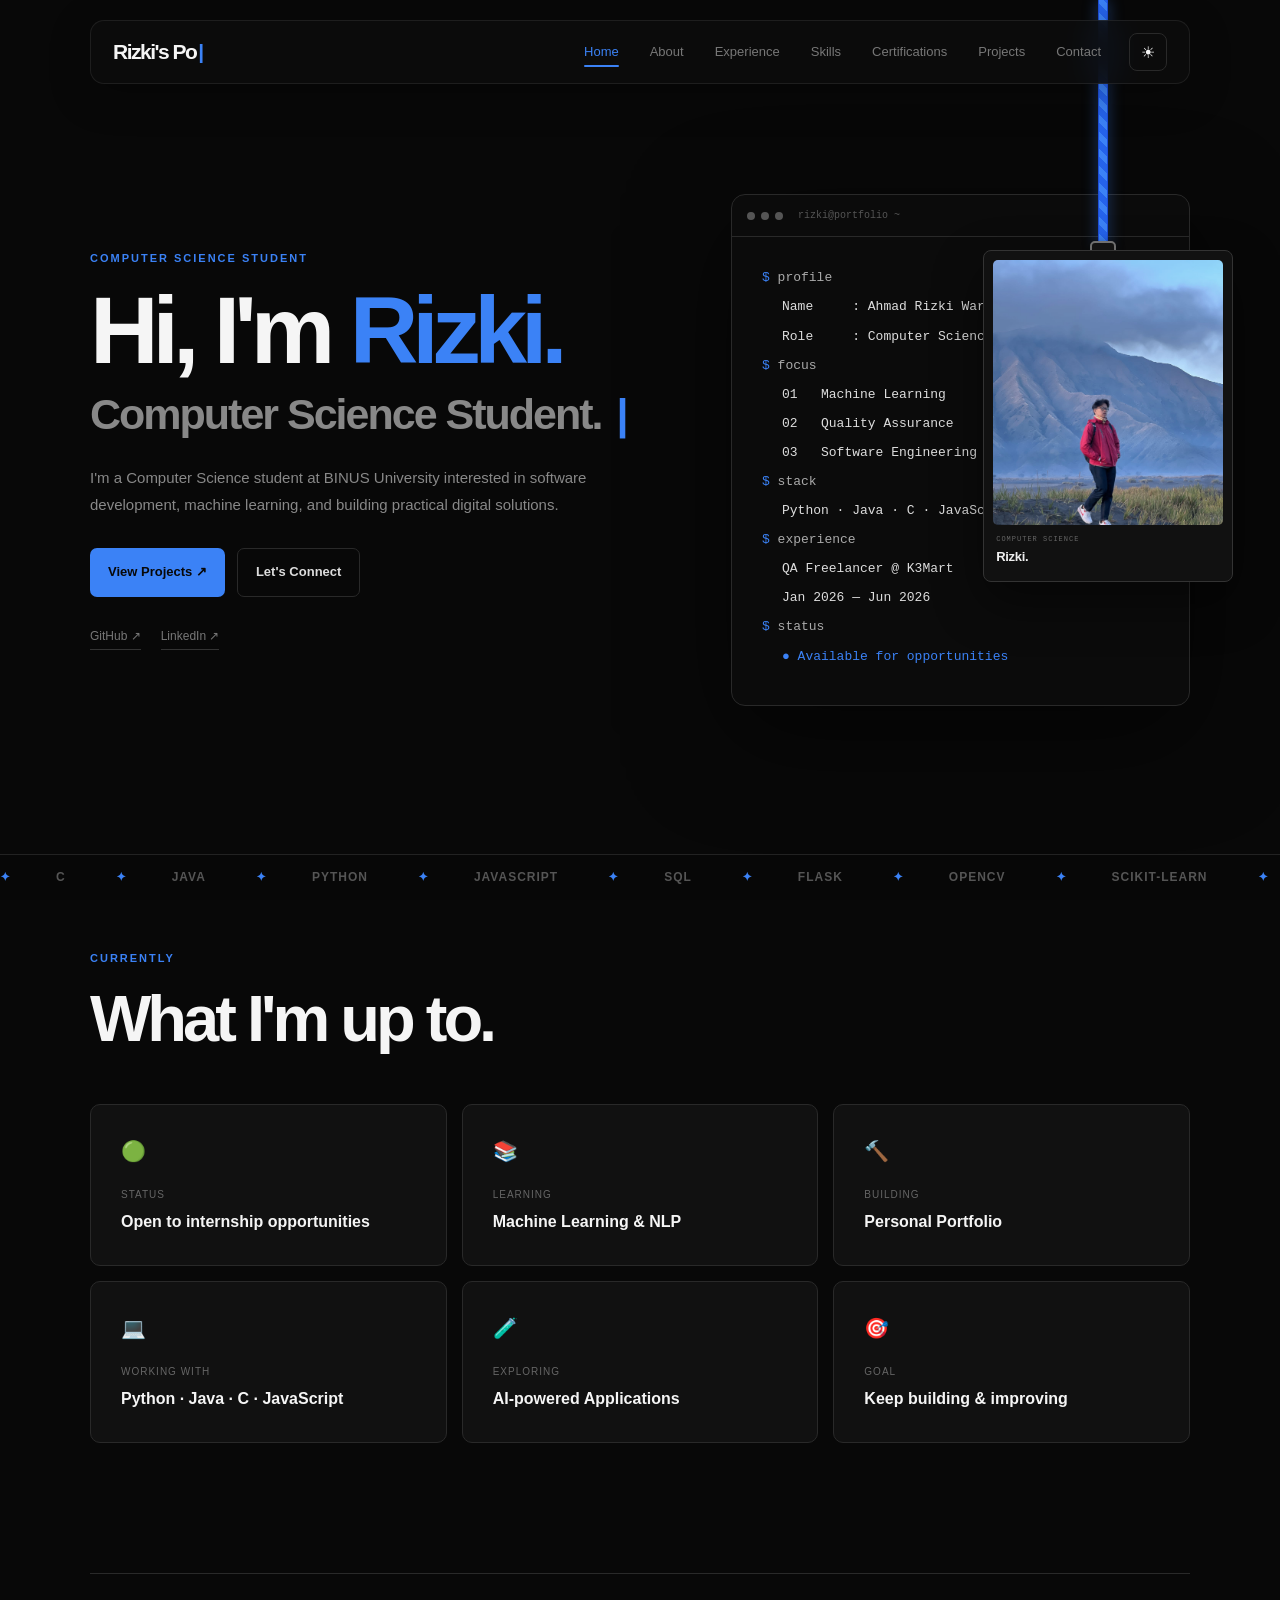
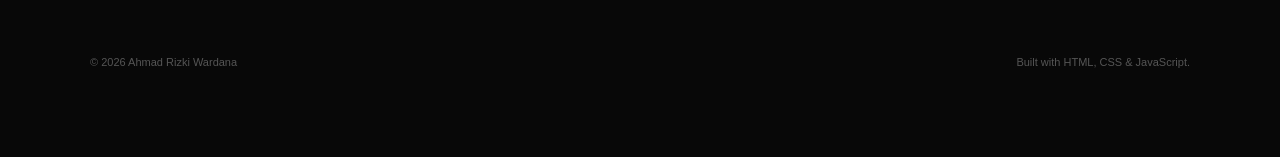
==== portfolio-fixed 2/index.html @ 4452d46b "Initial commit" ====
<!DOCTYPE html>
<html lang="en">
<head>
    <meta charset="UTF-8">
    <meta name="viewport" content="width=device-width, initial-scale=1.0">

    <meta name="description"
        content="Ahmad Rizki Wardana's personal portfolio. Computer Science student interested in software development, machine learning and computer vision.">

    <title>Ahmad Rizki W | Portfolio</title>

    <link rel="stylesheet" href="style.css">
</head>

<body>

    <!-- ================= NAVBAR ================= -->

    <nav class="navbar">
<a class="logo" href="index.html">
<span id="typing-logo"></span>
</a>
<div class="nav-links">
<a href="index.html" class="active">Home</a>
<a href="about.html">About</a>
<a href="experience.html">Experience</a>
<a href="skills.html">Skills</a>
<a href="certifications.html">Certifications</a>
<a href="projects.html">Projects</a>
<a href="contact.html">Contact</a>
</div>
<button aria-label="Toggle light mode" class="theme-toggle" id="theme-toggle">
            ☀
        </button>
<button aria-label="Open navigation menu" class="menu-button">
            ☰
        </button>
</nav>

    <!-- ================= HANGING PROFILE ================= -->

    <div class="hanging-profile">
<div class="lanyard">
<div class="lanyard-strap"></div>
<div class="lanyard-clip"></div>
</div>
<div class="profile-card">
<div class="profile-photo">
<img alt="Profile photo" src="assets/profile.jpg"/>
</div>
<div class="profile-info">
<span>COMPUTER SCIENCE</span>
<strong>Rizki.</strong>
</div>
</div>
</div>

    <!-- ================= HERO ================= -->

<section class="hero" id="home">
<div class="hero-content reveal">
<p class="eyebrow">
                COMPUTER SCIENCE STUDENT
            </p>
<h1>
                Hi, I'm <span>Rizki.</span>
</h1>
<h2>
                Computer Science Student.
            </h2>
<p class="hero-description">
I'm a Computer Science student at BINUS University interested in software development, machine learning, and building practical digital solutions.                
</p>
<div class="hero-buttons">
<a class="btn primary" href="projects.html">
                    View Projects ↗
                </a>
<a class="btn secondary" href="contact.html">
                    Let's Connect
                </a>
</div>
<div class="social-links">
<a href="https://github.com/ikiw0" rel="noopener noreferrer" target="_blank">
                    GitHub ↗
                </a>
<a href="https://www.linkedin.com/in/ahmadrizkiw/" rel="noopener noreferrer" target="_blank">
                    LinkedIn ↗
                </a>
</div>
</div>
<!-- TERMINAL -->
<div class="terminal reveal">
<div class="terminal-header">
<div class="terminal-dots">
<span></span>
<span></span>
<span></span>
</div>
<p>rizki@portfolio ~</p>
</div>
<div class="terminal-body">
<p>
<span class="terminal-green">$</span>
            profile
        </p>
<p class="terminal-output">
            Name     : Ahmad Rizki Wardana
        </p>
<p class="terminal-output">
            Role     : Computer Science Student
        </p>
<p>
<span class="terminal-green">$</span>
            focus
        </p>
<p class="terminal-output">
            01   Machine Learning
        </p>
<p class="terminal-output">
            02   Quality Assurance
        </p>
<p class="terminal-output">
            03   Software Engineering
        </p>
<p>
<span class="terminal-green">$</span>
            stack
        </p>
<p class="terminal-output">
            Python · Java · C · JavaScript
        </p>
<p>
<span class="terminal-green">$</span>
            experience
        </p>
<p class="terminal-output">
            QA Freelancer @ K3Mart
        </p>
<p class="terminal-output">
            Jan 2026 — Jun 2026
        </p>
<p>
<span class="terminal-green">$</span>
            status
        </p>
<p class="status">
            ● Available for opportunities
        </p>
</div>
</div>
</section>


    <!-- ================= TECH STACK ================= -->

<div class="tech-marquee">
<div class="marquee-track">
<span>C</span>
<span>Java</span>
<span>Python</span>
<span>JavaScript</span>
<span>SQL</span>
<span>Flask</span>
<span>OpenCV</span>
<span>Scikit-learn</span>
<span>Git</span>
<span>Figma</span>
<span>QA</span>
<span>C</span>
<span>Java</span>
<span>Python</span>
<span>JavaScript</span>
<span>SQL</span>
<span>Flask</span>
<span>OpenCV</span>
<span>Scikit-learn</span>
<span>Git</span>
<span>Figma</span>
<span>QA</span>
</div>
</div>


    <!-- ================= CURRENTLY ================= -->

<section class="section currently-section">
<div class="section-title reveal">
<p class="eyebrow">
                CURRENTLY
            </p>
<h2>
                What I'm up to.
            </h2>
</div>
<div class="currently-grid">
<div class="currently-card reveal">
<span>🟢</span>
<p>STATUS</p>
<h3>
            Open to internship opportunities
        </h3>
</div>
<div class="currently-card reveal">
<span>📚</span>
<p>LEARNING</p>
<h3>
            Machine Learning &amp; NLP
        </h3>
</div>
<div class="currently-card reveal">
<span>🔨</span>
<p>BUILDING</p>
<h3>
            Personal Portfolio
        </h3>
</div>
<div class="currently-card reveal">
<span>💻</span>
<p>WORKING WITH</p>
<h3>
            Python · Java · C · JavaScript
        </h3>
</div>
<div class="currently-card reveal">
<span>🧪</span>
<p>EXPLORING</p>
<h3>
            AI-powered Applications
        </h3>
</div>
<div class="currently-card reveal">
<span>🎯</span>
<p>GOAL</p>
<h3>
            Keep building &amp; improving
        </h3>
</div>
</div>
</section>


    <!-- ================= FOOTER ================= -->

    <footer>
<p>
            © 2026 Ahmad Rizki Wardana
        </p>
<p>
            Built with HTML, CSS &amp; JavaScript.
        </p>
</footer>

    <script src="script.js"></script>

</body>
</html>
---- portfolio-fixed 2/style.css ----
/* =========================
   RESET
========================= */

* {
    margin: 0;
    padding: 0;
    box-sizing: border-box;
}

html {
    scroll-behavior: smooth;
    scroll-padding-top: 100px;
}

body {
    font-family: Arial, Helvetica, sans-serif;
    background: #080808;
    color: #f5f5f5;
    line-height: 1.6;
    overflow-x: hidden;
    padding-bottom: 46px;
}

a {
    color: inherit;
    text-decoration: none;
}

:root {
    --background: #080808;
    --surface: #111111;
    --surface-light: #171717;
    --text: #f5f5f5;
    --muted: #888888;
    --border: #292929;
    --green: #3b82f6;
}


/* =========================
   NAVBAR
========================= */

.navbar {
    position: fixed;
    top: 20px;
    left: 50%;
    transform: translateX(-50%);
    width: min(1200px, calc(100% - 40px));

    width: 92%;
    max-width: 1100px;
    height: 64px;

    padding: 0 22px;

    display: flex;
    align-items: center;

    background: rgba(12, 12, 12, 0.84);
    backdrop-filter: blur(16px);
    -webkit-backdrop-filter: blur(16px);

    border: 1px solid rgba(255, 255, 255, 0.08);
    border-radius: 14px;

    z-index: 1000;
    box-shadow: 0 10px 40px rgba(0, 0, 0, 0.25);
}

.logo {
    display: block;
    width: 220px;
    min-width: 220px;

    font-size: 21px;
    font-weight: 800;
    letter-spacing: -1.5px;
    white-space: nowrap;
}

#typing-logo {
    color: var(--text);
}

#typing-logo::after {
    content: "|";
    color: var(--green);
    margin-left: 2px;
    animation: blink .7s infinite;
}

.nav-links {
    display: flex;
    align-items: center;
    gap: 5px;
    margin-left: auto;
    flex-shrink: 0;
}

.nav-links a {
    position: relative;

    color: #777;

    font-size: 13px;
    font-weight: 500;

    padding: 9px 13px;

    border-radius: 8px;

    transition:
        color .25s ease,
        background .25s ease;
}

.nav-links a:hover {
    color: white;
    background: rgba(255, 255, 255, 0.05);
}

.nav-links a.active {
    color: var(--green);
    background: transparent;
}

.nav-links a.active::before {
    content: "";
    position: absolute;
    left: 13px;
    right: 13px;
    bottom: 4px;
    height: 2px;
    background: var(--green);
    border-radius: 10px;
}

.menu-button {
    display: none;

    background: none;
    border: none;

    color: white;

    font-size: 22px;

    cursor: pointer;
}


/* =========================
   HANGING PROFILE
========================= */

.hanging-profile {
    position: absolute;

    top: 0;
    right: 6%;

    width: 200px;

    z-index: 900;

    transform-origin: top center;

    animation: hangingFloat 4.5s ease-in-out infinite;
}

.lanyard {
    position: relative;

    width: 100%;

    display: flex;
    justify-content: center;
}

.lanyard-strap {
    width: 10px;
    height: 250px;

    background:
        repeating-linear-gradient(
            45deg,
            #2563eb 0px,
            #2563eb 6px,
            #3b82f6 6px,
            #3b82f6 12px
        );

    border-left: 1px solid #1d4ed8;
    border-right: 1px solid #1d4ed8;

    box-shadow: 0 0 15px rgba(59, 130, 246, 0.4);
}

.lanyard-clip {
    position: absolute;

    bottom: -8px;

    width: 26px;
    height: 17px;

    border: 2px solid #777;
    border-radius: 5px;

    background: #151515;

    box-shadow: 0 3px 10px rgba(0, 0, 0, .4);
}

.profile-card {
    position: relative;

    width: 250px;

    padding: 9px 9px 14px;

    background: #111;

    border: 1px solid #333;
    border-radius: 8px;

    box-shadow: 0 20px 50px rgba(0, 0, 0, .45);

    transform: rotate(3deg);
    transform: translateX(-20px);

    transition:
        transform .4s ease,
        border-color .3s ease;
}

.profile-card:hover {
    transform: rotate(0deg) translateY(5px);
    border-color: #555;
}

.profile-photo {
    width: 100%;
    aspect-ratio: 1 / 1.15;

    overflow: hidden;

    border-radius: 5px;

    background: #181818;
}

.profile-photo img {
    width: 100%;
    height: 100%;

    display: block;

    object-fit: cover;

    filter: grayscale(12%);

    transition:
        transform .5s ease,
        filter .5s ease;
}

.profile-card:hover .profile-photo img {
    transform: scale(1.04);
    filter: grayscale(0%);
}

.profile-info {
    display: flex;
    flex-direction: column;

    gap: 2px;

    margin-top: 9px;
    padding: 0 3px;
}

.profile-info span {
    color: #666;

    font-family: monospace;

    font-size: 7px;

    letter-spacing: 1px;
}

.profile-info strong {
    color: #eee;

    font-size: 13px;

    letter-spacing: -.3px;
}

@keyframes hangingFloat {
    0%, 100% {
        transform: rotate(-2deg);
    }

    50% {
        transform: rotate(2deg);
    }
}


/* =========================
   HERO
========================= */

.hero {
    width: 90%;
    max-width: 1100px;

    min-height: 100vh;

    margin: auto;

    display: grid;
    grid-template-columns: 1.1fr .9fr;

    align-items: center;

    gap: 80px;

    position: relative;
}

.hero-content {
    position: relative;
    z-index: 2;
}

.eyebrow {
    color: var(--green);

    font-size: 11px;
    font-weight: bold;

    letter-spacing: 2px;

    margin-bottom: 20px;
}

.hero h1 {
    font-size: clamp(60px, 8vw, 95px);

    line-height: .9;

    letter-spacing: -6px;

    font-weight: 800;
}

.hero h1 span {
    color: var(--green);
}

.hero h2 {
    font-size: clamp(30px, 4vw, 43px);

    margin-top: 18px;

    letter-spacing: -2px;

    color: #888;

    line-height: 1.1;
}

.hero h2::after {
    content: "|";

    color: var(--green);

    margin-left: 5px;

    animation: blink 1s infinite;
}

.hero-description {
    max-width: 600px;

    color: var(--muted);

    margin-top: 25px;

    font-size: 15px;

    line-height: 1.8;
}

.hero-buttons {
    display: flex;

    gap: 12px;

    margin-top: 30px;
}

.btn {
    display: inline-flex;

    align-items: center;
    justify-content: center;

    padding: 13px 18px;

    border-radius: 7px;

    font-size: 13px;
    font-weight: bold;

    transition:
        transform .25s ease,
        background .25s ease,
        border-color .25s ease;
}

.btn.primary {
    background: var(--green);
    color: #080808;
}

.btn.primary:hover {
    background: #60a5fa;
}

.btn.secondary {
    border: 1px solid var(--border);
    color: #ddd;
}

.btn.secondary:hover {
    background: var(--surface-light);
    border-color: #444;

    transform: translateY(-3px);
}

.social-links {
    display: flex;

    gap: 20px;

    margin-top: 30px;
}

.social-links a {
    color: #777;

    font-size: 12px;

    border-bottom: 1px solid #333;

    padding-bottom: 3px;

    transition: .25s;
}

.social-links a:hover {
    color: var(--green);
    border-color: var(--green);
}


/* =========================
   TERMINAL
========================= */

.terminal {
    background: #0b0b0b;

    border: 1px solid var(--border);

    border-radius: 14px;

    overflow: hidden;

    box-shadow: 0 30px 100px rgba(0, 0, 0, .55);

    transform: perspective(1000px) rotateY(-3deg);

    transition:
        transform .4s ease,
        border-color .4s ease;
}

.terminal:hover {
    transform:
        perspective(1000px)
        rotateY(0deg)
        translateY(-5px);

    border-color: #444;
}

.terminal-header {
    height: 42px;

    border-bottom: 1px solid var(--border);

    display: flex;

    align-items: center;

    padding: 0 15px;
}

.terminal-dots {
    display: flex;
    gap: 6px;
}

.terminal-dots span {
    width: 8px;
    height: 8px;

    border-radius: 50%;

    background: #555;
}

.terminal-header p {
    color: #555;

    font-family: monospace;

    font-size: 10px;

    margin-left: 15px;
}

.terminal-body {
    padding: 30px;

    font-family: monospace;

    font-size: 13px;

    color: #aaa;

    line-height: 1.7;
}

.terminal-body p {
    margin-bottom: 7px;
}

.terminal-green {
    color: var(--green);
}

.terminal-output {
    color: #ddd;
    padding-left: 20px;
}

.status {
    color: var(--green);
    padding-left: 20px;
}

.terminal-command {
    margin-top: 15px;
}

.cursor {
    color: var(--green);
    animation: blink 1s infinite;
}


/* =========================
   TECH STACK
========================= */

.tech-marquee {
    position: fixed;

    bottom: 0;
    left: 0;

    width: 100%;
    height: 46px;

    display: flex;
    align-items: center;

    background: rgba(8, 8, 8, .90);

    border-top: 1px solid #222;

    overflow: hidden;

    z-index: 999;

    backdrop-filter: blur(12px);
    -webkit-backdrop-filter: blur(12px);
}

.marquee-track {
    display: flex;

    gap: 50px;

    white-space: nowrap;

    animation: marquee 20s linear infinite;
}

.marquee-track span {
    color: #555;

    font-size: 12px;
    font-weight: bold;

    text-transform: uppercase;

    letter-spacing: 1px;
}

.marquee-track span::before {
    content: "✦";

    color: var(--green);

    margin-right: 45px;
}

@keyframes marquee {
    from {
        transform: translateX(0);
    }

    to {
        transform: translateX(-50%);
    }
}


/* =========================
   SECTIONS
========================= */

.section {
    width: 90%;
    max-width: 1100px;

    margin: auto;

    padding: 130px 0;
}

section {
    scroll-margin-top: 100px;
}

.section-title {
    margin-bottom: 55px;
}

.section-title h2 {
    font-size: clamp(42px, 6vw, 65px);

    letter-spacing: -4px;

    line-height: .95;

    font-weight: 800;
}


/* =========================
   ABOUT
========================= */

.about-grid {
    display: grid;

    grid-template-columns: 1.2fr .8fr;

    gap: 80px;
}

.about-text p {
    color: var(--muted);

    max-width: 650px;

    font-size: 16px;

    line-height: 1.8;

    margin-bottom: 20px;
}

.about-info {
    border-top: 1px solid var(--border);
}

.about-info div {
    display: flex;
    flex-direction: column;

    padding: 17px 0;

    border-bottom: 1px solid var(--border);
}

.about-info span {
    color: #555;

    font-size: 10px;

    text-transform: uppercase;

    letter-spacing: 1px;
}

.about-info strong {
    font-size: 14px;

    margin-top: 3px;
}


/* =========================
   SKILLS
========================= */

.skills-grid {
    display: grid;

    grid-template-columns: repeat(3, 1fr);

    border-left: 1px solid var(--border);
    border-top: 1px solid var(--border);
}

.skill-card {
    min-height: 210px;

    padding: 30px;

    background: #0b0b0b;

    border-right: 1px solid var(--border);
    border-bottom: 1px solid var(--border);

    transition:
        background .3s ease,
        transform .3s ease,
        border-color .3s ease;
}

.skill-card:hover {
    background: #111;

    transform: translateY(-5px);

    border-color: #3a3a3a;
}

.skill-number {
    color: #444;

    font-size: 11px;

    font-weight: bold;
}

.skill-card h3 {
    font-size: 18px;

    margin: 35px 0 20px;

    letter-spacing: -.5px;
}

.tags,
.project-tags {
    display: flex;

    flex-wrap: wrap;

    gap: 7px;
}

.tags span,
.project-tags span {
    border: 1px solid #333;

    border-radius: 100px;

    padding: 5px 9px;

    color: #999;

    font-size: 10px;

    transition: .2s;
}

.tags span:hover,
.project-tags span:hover {
    color: #ddd;
    border-color: #555;
}




/* =========================
   EXPERIENCE
========================= */

.experience-card {
    display: grid;
    grid-template-columns: 220px 1fr;
    gap: 45px;
    padding: 45px 35px;
    background: #0d0d0d;
    border: 1px solid #222;
    border-radius: 14px;
    transition: transform .35s ease, border-color .35s ease, background .35s ease;
}

.experience-card:hover {
    transform: translateY(-5px);
    border-color: #3a3a3a;
    background: #101010;
}

.experience-date {
    color: #666;
    font-family: monospace;
    font-size: 11px;
    letter-spacing: 1px;
    padding-top: 5px;
}

.experience-content h3 {
    font-size: clamp(28px, 4vw, 40px);
    letter-spacing: -1.5px;
    line-height: 1.1;
    margin: 8px 0 3px;
}

.experience-company {
    color: #aaa;
    font-size: 14px;
    font-weight: 600;
    margin-bottom: 18px;
}

.experience-subtitle {
    margin-top: 28px;
    margin-bottom: 10px;
    margin-left: 8px;
    font-size: 12px;
    font-weight: 500;
    letter-spacing: 1px;
    color: var(--muted);
}

.experience-list {
    margin-left: 8px;
    padding-left: 18px;
}

.experience-list li {
    font-size: 14px;
    font-weight: 400;
    line-height: 1.7;
    color: var(--muted);
    margin-bottom: 6px;
}

/* =========================
   EXPERIENCE LOGO
========================= */

.experience-date {
    display: flex;
    flex-direction: column;
    align-items: flex-start;
    gap: 45px;
}

.experience-logo {
    width: 145px;
    height: auto;
    object-fit: contain;
    display: block;
}


/* =========================
   PROJECTS
========================= */

.projects {
    border-top: 1px solid var(--border);

    padding-top: 20px;
}

.project-card {
    position: relative;

    display: grid;

    grid-template-columns: 70px 1fr;

    gap: 30px;

    padding: 50px 30px;

    margin-bottom: 15px;

    background: #0d0d0d;

    border: 1px solid #222;

    border-radius: 14px;

    overflow: hidden;

    transition:
        transform .35s ease,
        border-color .35s ease,
        background .35s ease;
}

.project-card:hover {
    transform: translateY(-5px);

    border-color: #3a3a3a;

    background: #101010;
}

.project-number {
    color: #444;

    font-size: 12px;

    font-weight: bold;

    padding-top: 5px;
}

.project-content {
    position: relative;
    z-index: 2;
}

.project-type {
    color: var(--green);

    font-size: 10px;

    letter-spacing: 2px;

    font-weight: bold;
}

.project-content h3 {
    font-size: clamp(27px, 4vw, 38px);

    letter-spacing: -1.5px;

    margin: 8px 0 12px;

    line-height: 1.1;
}

.project-description {
    max-width: 700px;

    color: var(--muted);

    font-size: 14px;

    line-height: 1.7;

    margin-bottom: 20px;
}

.project-links {
    display: flex;

    gap: 10px;

    margin-top: 25px;

    flex-wrap: wrap;
}

.project-links a {
    display: inline-flex;

    align-items: center;

    color: #aaa;

    font-size: 12px;

    font-weight: 600;

    padding: 8px 13px;

    border: 1px solid #333;

    border-radius: 6px;

    transition:
        color .25s ease,
        background .25s ease,
        border-color .25s ease,
        transform .25s ease;
}

.project-links a:hover {
    color: #080808;

    background: var(--green);

    border-color: var(--green);

    transform: translateY(-2px);
}

.project-subtitle,
.experience-subtitle {
    margin-top: 24px;
    margin-bottom: 12px;
    font-size: 16px;
    font-weight: 500;
    letter-spacing: normal;
    color: var(--muted);
}

.project-list li,
.experience-list li {
    margin-bottom: 8px;
    color: var(--muted);
    line-height: 1.7;
    font-size: 16px;
    font-weight: 500;
}

/* =========================
   CURRENTLY
========================= */

.currently-section {
    padding-top: 50px;
}

.currently-grid {
    display: grid;

    grid-template-columns: repeat(3, 1fr);

    gap: 15px;
}

.currently-card {
    padding: 30px;

    background: var(--surface);

    border: 1px solid var(--border);

    border-radius: 10px;

    transition:
        transform .25s ease,
        border-color .25s ease,
        background .25s ease;
}

.currently-card:hover {
    transform: translateY(-5px);

    border-color: #444;

    background: #151515;
}

.currently-card > span {
    font-size: 20px;
}

.currently-card p {
    color: #666;

    font-size: 10px;

    letter-spacing: 1px;

    margin-top: 20px;
}

.currently-card h3 {
    font-size: 16px;

    margin-top: 6px;
}


/* =========================
   CONTACT
========================= */

.contact {
    padding-top: 80px;
    padding-bottom: 100px;
}

.contact-box {
    background: var(--surface);

    border: 1px solid var(--border);

    border-radius: 14px;

    text-align: center;

    padding: 90px 30px;
}

.contact-box h2 {
    font-size: clamp(40px, 6vw, 65px);

    letter-spacing: -4px;

    line-height: 1;
}

.contact-box > p:not(.eyebrow) {
    color: var(--muted);

    margin: 20px 0 30px;
}

.email {
    color: var(--green);

    border-bottom: 1px solid var(--green);

    padding-bottom: 4px;
}

.email-list {
    display: flex;
    flex-direction: column;
    align-items: center;
    gap: 10px;
    margin-top: 45px;
}

.email-list .email {
    display: inline-block;
}

.contact-social {
    display: flex;

    justify-content: center;

    gap: 25px;

    margin-top: 35px;
}

.contact-social a {
    color: #777;

    font-size: 12px;

    transition: .25s;
}

.contact-social a:hover {
    color: white;
}


/* =========================
   FOOTER
========================= */

footer {
    width: 90%;
    max-width: 1100px;

    margin: auto;

    padding: 25px 0 35px;

    border-top: 1px solid var(--border);

    display: flex;

    justify-content: space-between;

    color: #555;

    font-size: 11px;
}


/* =========================
   SCROLL REVEAL
========================= */

.reveal {
    opacity: 0;

    transform: translateY(25px);

    transition:
        opacity .7s ease,
        transform .7s ease;
}

.reveal.show {
    opacity: 1;

    transform: translateY(0);
}

@keyframes blink {
    0%, 50% {
        opacity: 1;
    }

    51%, 100% {
        opacity: 0;
    }
}


/* =========================
   MOBILE
========================= */

@media (max-width: 800px) {

    .navbar {
        width: 92%;

        height: 64px;

        padding: 0 18px;
    }

    .nav-links {
        position: absolute;

        top: 74px;

        left: 0;
        right: 0;

        width: 100%;

        display: none;

        flex-direction: column;

        gap: 4px;

        padding: 8px;

        background: rgba(15, 15, 15, .95);

        backdrop-filter: blur(15px);
        -webkit-backdrop-filter: blur(15px);

        border: 1px solid var(--border);

        border-radius: 12px;
    }

    .nav-links.open {
        display: flex;
    }

    .nav-links a {
        width: 100%;

        padding: 14px;
    }

    .menu-button {
        display: block;
        margin-left: 40px;
    }

    .hanging-profile {
        position: absolute;
        top: 35px;
        right: 5px;
        width: 85px;
        z-index: 1;
    }

    .lanyard-strap {
        height: 55px;
        width: 11px;
    }

    .lanyard-clip {
        width: 17px;
        height: 10px;
        bottom: -6px;
    }

    .profile-card {
        width: 85px;
        padding: 5px 5px 8px;
    }

    .profile-info {
        margin-top: 5px;
    }

    .profile-info span {
        font-size: 4px;
    }

    .profile-info strong {
        font-size: 8px;
    }

    .hero {
        grid-template-columns: 1fr;

        gap: 60px;

        padding: 120px 0 80px;

        min-height: auto;
    }

    .hero h1 {
        font-size: 60px;

        letter-spacing: -4px;
    }

    .hero h2 {
        font-size: 30px;
    }

    .terminal {
        transform: none;
    }

    .terminal:hover {
        transform: translateY(-5px);
    }

    .about-grid {
        grid-template-columns: 1fr;

        gap: 40px;
    }

    .skills-grid {
        grid-template-columns: repeat(2, 1fr);
    }

    .currently-grid {
        grid-template-columns: 1fr;
    }

    .experience-card {
        grid-template-columns: 1fr;
        gap: 15px;
        padding: 35px 22px;
    }

    .project-card {
        padding: 35px 22px;

        grid-template-columns: 45px 1fr;

        gap: 15px;
    }

    .certification-card {
        grid-template-columns: 1fr;
        gap: 20px;
    }

    .certification-number {
        margin-bottom: -5px;
    }
}


@media (max-width: 550px) {

    .navbar {
        top: 10px;

        width: 94%;

        height: 60px;
    }

    .nav-links {
        top: 70px;
    }

    .logo {
        font-size: 20px;
    }

    .section {
        padding: 90px 0;
    }

    .hero {
        padding-top: 100px;

        gap: 50px;
    }

    .hero h1 {
        font-size: 52px;

        letter-spacing: -3px;
    }

    .hero h2 {
        font-size: 25px;
    }

    .hero-buttons {
        flex-wrap: wrap;
    }

    .btn {
        padding: 12px 15px;
    }

    .terminal-body {
        padding: 22px;

        font-size: 11px;
    }

    .section-title h2 {
        font-size: 38px;
    }

    .skills-grid {
        grid-template-columns: 1fr;
    }

    .project-card {
        grid-template-columns: 35px 1fr;

        gap: 10px;

        padding: 30px 18px;
    }

    .project-content h3 {
        font-size: 25px;
    }

    .project-description {
        font-size: 13px;
    }

    .project-links {
        gap: 8px;
    }

    .project-links a {
        font-size: 11px;

        padding: 8px 10px;
    }

    .contact-box {
        padding: 60px 20px;
    }

    .contact-box h2 {
        font-size: 43px;
    }

    footer {
        flex-direction: column;

        gap: 8px;
    }

    .tech-marquee {
        height: 42px;
    }

    .marquee-track {
        gap: 35px;

        animation-duration: 18s;
    }

    .marquee-track span {
        font-size: 10px;
    }

    .marquee-track span::before {
        margin-right: 30px;
    }
}

/* =========================
   CERTIFICATIONS
========================= */

.certification-card {
    display: grid;
    grid-template-columns: 100px 1fr;
    gap: 35px;
    padding: 35px;

    background: var(--surface);
    border: 1px solid var(--border);
    border-radius: 16px;

    transition: 0.3s ease;
}

.certification-card:hover {
    transform: translateY(-5px);
    border-color: var(--green);
}

.certification-number {
    font-size: 14px;
    color: var(--green);
    font-weight: 700;
    letter-spacing: 1px;
}

.certification-content {
    display: flex;
    flex-direction: column;
    align-items: flex-start;
}

.certification-type {
    font-size: 12px;
    color: var(--muted);
    letter-spacing: 2px;
    margin-bottom: 10px;
}

.certification-content h3 {
    font-size: 28px;
    margin-bottom: 10px;
}

.certification-issuer {
    color: var(--muted);
    margin-bottom: 25px;
}

.certification-link {
    color: var(--green);
    text-decoration: none;
    font-size: 14px;
    font-weight: 600;
    transition: 0.2s ease;
}

.certification-link:hover {
    opacity: 0.7;
}

/* =========================
   LIGHT MODE
========================= */

.theme-toggle {
    width: 38px;
    height: 38px;

    display: flex;
    align-items: center;
    justify-content: center;

    margin-left: 15px;

    background: transparent;
    color: var(--text);

    border: 1px solid var(--border);
    border-radius: 8px;

    font-size: 16px;
    cursor: pointer;

    transition:
        background .25s ease,
        color .25s ease,
        border-color .25s ease,
        transform .25s ease;
}

.theme-toggle:hover {
    background: var(--surface-light);
    transform: translateY(-2px);
}

/* LIGHT THEME */

body.light-mode {
    --background: #eef3f9;
    --surface: #ffffff;
    --surface-light: #e5ebf3;
    --text: #111111;
    --muted: #666666;
    --border: #d5deea;
    --green: #3b82f6;

    background: var(--background);
    color: var(--text);
}

body.light-mode .navbar {
    background: rgba(255, 255, 255, 0.84);
    border-color: rgba(0, 0, 0, 0.08);
    box-shadow: 0 10px 40px rgba(0, 0, 0, 0.08);
}

body.light-mode .nav-links a {
    color: #777;
}

body.light-mode .nav-links a:hover {
    color: #111;
    background: rgba(0, 0, 0, 0.05);
}

body.light-mode .nav-links a.active {
    color: var(--green);
    background: rgba(59, 130, 246, 0.08);
}

body.light-mode .menu-button {
    color: #111;
}

body.light-mode .lanyard-strap {
    background:
        repeating-linear-gradient(
            45deg,
            #2563eb 0px,
            #2563eb 6px,
            #3b82f6 6px,
            #3b82f6 12px
        );

    border-left-color: #1d4ed8;
    border-right-color: #1d4ed8;

    box-shadow: 0 0 15px rgba(59, 130, 246, 0.25);
}

body.light-mode .lanyard-clip {
    background: #eee;
    border-color: #999;
}

body.light-mode .profile-card {
    background: #fff;
    border-color: #ddd;
    box-shadow: 0 20px 50px rgba(0, 0, 0, .15);
}

body.light-mode .profile-info span {
    color: #777;
}

body.light-mode .profile-info strong {
    color: #222;
}

body.light-mode .hero h2 {
    color: #666;
}

body.light-mode .btn.secondary {
    color: #222;
    border-color: var(--border);
}

body.light-mode .terminal {
    background: #fff;
    box-shadow: 0 30px 80px rgba(0, 0, 0, .12);
}

body.light-mode .terminal-body {
    color: #555;
}

body.light-mode .terminal-output {
    color: #222;
}

body.light-mode .terminal-header p {
    color: #888;
}

body.light-mode .tech-marquee {
    background: rgba(255, 255, 255, .90);
    border-top-color: #ddd;
}

body.light-mode .marquee-track span {
    color: #888;
}

body.light-mode .skill-card {
    background: #fff;
}

body.light-mode .skill-card:hover {
    background: #f5f5f5;
}

body.light-mode .experience-card,
body.light-mode .project-card {
    background: #fff;
    border-color: #ddd;
}

body.light-mode .experience-card:hover,
body.light-mode .project-card:hover {
    background: #f7f7f7;
    border-color: #bbb;
}

body.light-mode .currently-card {
    background: #fff;
}

body.light-mode .currently-card:hover {
    background: #f5f5f5;
}

body.light-mode .contact-box {
    background: #fff;
}

body.light-mode .contact-social a:hover {
    color: #111;
}

body.light-mode footer {
    color: #888;
}

body.light-mode .tags span,
body.light-mode .project-tags span {
    border-color: #ddd;
    color: #777;
}

body.light-mode .project-links a {
    color: #555;
    border-color: #ddd;
}

body.light-mode .project-links a:hover {
    color: #111;
    background: var(--green);
    border-color: var(--green);
}

/* =========================
   HOBBIES
========================= */

.hobbies-section {
    margin-top: 100px;
}

.hobbies-heading {
    display: flex;
    align-items: flex-end;
    justify-content: space-between;
    gap: 40px;
    margin-bottom: 35px;
}

.hobbies-heading h2 {
    margin: 0;
}

.hobbies-heading > p {
    max-width: 280px;
    margin: 0 0 5px;
    color: var(--muted);
    font-size: 14px;
    line-height: 1.7;
}


.hobbies-grid {
    display: grid;
    grid-template-columns: repeat(4, 1fr);
    gap: 18px;
}


.hobby-card {
    position: relative;
    overflow: hidden;
    background: var(--surface);
    border: 1px solid var(--border);
    border-radius: 16px;
    transition:
        transform .3s ease,
        border-color .3s ease,
        box-shadow .3s ease;
}


.hobby-card:hover {
    transform: translateY(-6px);
    border-color: var(--green);
    box-shadow: 0 0 0 1px var(--green);
}


.hobby-image {
    width: 100%;
    height: 300px;
    overflow: hidden;
}


.hobby-image img {
    width: 100%;
    height: 100%;
    object-fit: cover;
    display: block;
    transition: transform .5s ease;
}


.hobby-card:hover .hobby-image img {
    transform: scale(1.05);
}


.hobby-content {
    display: flex;
    align-items: flex-start;
    gap: 14px;
    padding: 22px;
}


.hobby-icon {
    flex-shrink: 0;
    font-size: 26px;
    line-height: 1;
}


.hobby-content h3 {
    margin: 0 0 7px;
    font-size: 18px;
    font-weight: 600;
}


.hobby-content p {
    margin: 0;
    color: var(--muted);
    font-size: 14px;
    line-height: 1.6;
}


/* =========================
   HOBBIES LIGHT MODE
========================= */

body.light-mode .hobby-card {
    background: var(--surface);
    border-color: var(--border);
}

body.light-mode .hobby-card:hover {
    border-color: var(--green);
    box-shadow: 0 0 0 1px var(--green);
}


/* =========================
   HOBBIES MOBILE
========================= */

@media (max-width: 900px) {

    .hobbies-grid {
        grid-template-columns: 1fr;
    }

    .hobby-image {
        height: 320px;
    }

}


@media (max-width: 600px) {

    .hobbies-section {
        margin-top: 70px;
    }

    .hobbies-heading {
        flex-direction: column;
        align-items: flex-start;
        gap: 15px;
    }

    .hobbies-heading > p {
        max-width: 100%;
    }

    .hobby-image {
        height: 260px;
    }

}

@media (max-width: 600px) {
    .certification-card {
        padding: 20px;
    }

    .certification-content {
        margin-left: 0;
        padding-left: 0;
    }

    .certification-content h3,
    .certification-content p,
    .certification-content a {
        margin-left: 0;
    }
}

@media (max-width: 600px) {
    .certification-card {
        grid-template-columns: 35px 1fr;
        gap: 12px;
    }
}

body {
    min-height: 100vh;
    display: flex;
    flex-direction: column;
}

footer {
    margin-top: auto;
    padding-top: 80px;
    padding-bottom: 40px;
}
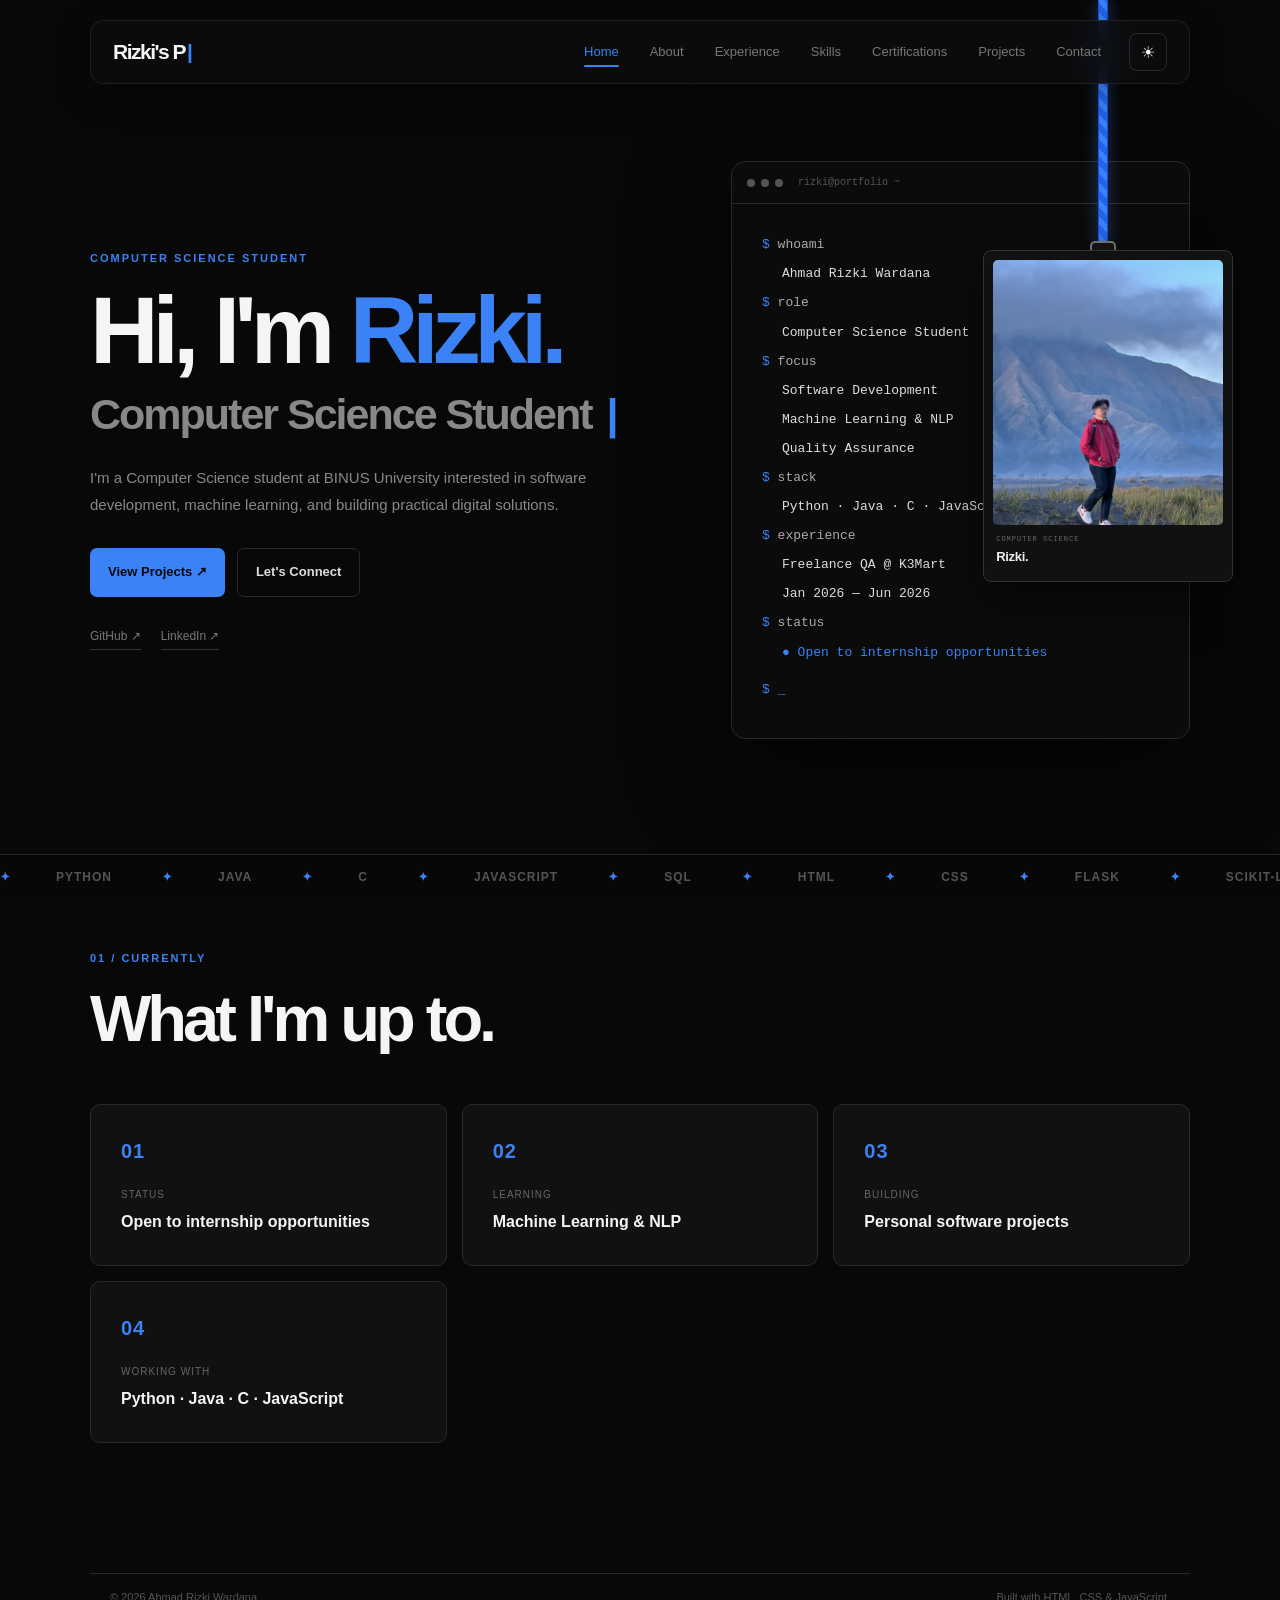
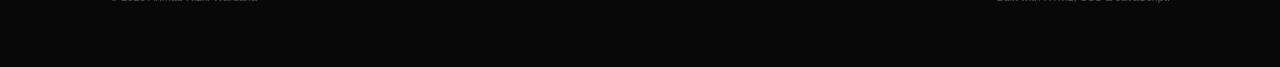
==== commit 4d031444: "Update portfolio" ====
--- a/portfolio-fixed 2/index.html
+++ b/portfolio-fixed 2/index.html
@@ -5,7 +5,7 @@
     <meta name="viewport" content="width=device-width, initial-scale=1.0">
 
     <meta name="description"
-        content="Ahmad Rizki Wardana's personal portfolio. Computer Science student interested in software development, machine learning and computer vision.">
+        content="Ahmad Rizki Wardana's personal portfolio. Computer Science student with experience in Quality Assurance, software development, and machine learning.">
 
     <title>Ahmad Rizki W | Portfolio</title>
 
@@ -17,240 +17,334 @@
     <!-- ================= NAVBAR ================= -->
 
     <nav class="navbar">
-<a class="logo" href="index.html">
-<span id="typing-logo"></span>
-</a>
-<div class="nav-links">
-<a href="index.html" class="active">Home</a>
-<a href="about.html">About</a>
-<a href="experience.html">Experience</a>
-<a href="skills.html">Skills</a>
-<a href="certifications.html">Certifications</a>
-<a href="projects.html">Projects</a>
-<a href="contact.html">Contact</a>
-</div>
-<button aria-label="Toggle light mode" class="theme-toggle" id="theme-toggle">
+
+        <a href="index.html" class="logo">
+            <span id="typing-logo"></span>
+        </a>
+
+        <div class="nav-links">
+            <a href="index.html" class="active">Home</a>
+            <a href="about.html">About</a>
+            <a href="experience.html">Experience</a>
+            <a href="skills.html">Skills</a>
+            <a href="certifications.html">Certifications</a>
+            <a href="projects.html">Projects</a>
+            <a href="contact.html">Contact</a>
+        </div>
+
+        <button
+            class="theme-toggle"
+            id="theme-toggle"
+            aria-label="Toggle light mode"
+        >
             ☀
         </button>
-<button aria-label="Open navigation menu" class="menu-button">
+
+        <button
+            class="menu-button"
+            aria-label="Open navigation menu"
+        >
             ☰
         </button>
-</nav>
+
+    </nav>
+
 
     <!-- ================= HANGING PROFILE ================= -->
 
     <div class="hanging-profile">
-<div class="lanyard">
-<div class="lanyard-strap"></div>
-<div class="lanyard-clip"></div>
-</div>
-<div class="profile-card">
-<div class="profile-photo">
-<img alt="Profile photo" src="assets/profile.jpg"/>
-</div>
-<div class="profile-info">
-<span>COMPUTER SCIENCE</span>
-<strong>Rizki.</strong>
-</div>
-</div>
-</div>
+
+        <div class="lanyard">
+            <div class="lanyard-strap"></div>
+            <div class="lanyard-clip"></div>
+        </div>
+
+        <div class="profile-card">
+
+            <div class="profile-photo">
+                <img
+                    src="assets/profile.jpg"
+                    alt="Ahmad Rizki Wardana profile photo"
+                >
+            </div>
+
+            <div class="profile-info">
+                <span>COMPUTER SCIENCE</span>
+                <strong>Rizki.</strong>
+            </div>
+
+        </div>
+
+    </div>
+
 
     <!-- ================= HERO ================= -->
 
-<section class="hero" id="home">
-<div class="hero-content reveal">
-<p class="eyebrow">
+    <section id="home" class="hero">
+
+        <div class="hero-content reveal">
+
+            <p class="eyebrow">
                 COMPUTER SCIENCE STUDENT
             </p>
-<h1>
+
+            <h1>
                 Hi, I'm <span>Rizki.</span>
-</h1>
-<h2>
-                Computer Science Student.
+            </h1>
+
+            <h2>
+                Computer Science Student
             </h2>
-<p class="hero-description">
-I'm a Computer Science student at BINUS University interested in software development, machine learning, and building practical digital solutions.                
-</p>
-<div class="hero-buttons">
-<a class="btn primary" href="projects.html">
+
+            <p class="hero-description">
+                I'm a Computer Science student at BINUS University
+                interested in software development, machine learning,
+                and building practical digital solutions.
+            </p>
+
+
+            <div class="hero-buttons">
+
+                <a href="projects.html" class="btn primary">
                     View Projects ↗
                 </a>
-<a class="btn secondary" href="contact.html">
+
+                <a href="contact.html" class="btn secondary">
                     Let's Connect
                 </a>
-</div>
-<div class="social-links">
-<a href="https://github.com/ikiw0" rel="noopener noreferrer" target="_blank">
+
+            </div>
+
+
+            <div class="social-links">
+
+                <a
+                    href="https://github.com/ikiw0"
+                    target="_blank"
+                    rel="noopener noreferrer"
+                >
                     GitHub ↗
                 </a>
-<a href="https://www.linkedin.com/in/ahmadrizkiw/" rel="noopener noreferrer" target="_blank">
+
+                <a
+                    href="https://www.linkedin.com/in/ahmadrizkiw/"
+                    target="_blank"
+                    rel="noopener noreferrer"
+                >
                     LinkedIn ↗
                 </a>
-</div>
-</div>
-<!-- TERMINAL -->
-<div class="terminal reveal">
-<div class="terminal-header">
-<div class="terminal-dots">
-<span></span>
-<span></span>
-<span></span>
-</div>
-<p>rizki@portfolio ~</p>
-</div>
-<div class="terminal-body">
-<p>
-<span class="terminal-green">$</span>
-            profile
-        </p>
-<p class="terminal-output">
-            Name     : Ahmad Rizki Wardana
-        </p>
-<p class="terminal-output">
-            Role     : Computer Science Student
-        </p>
-<p>
-<span class="terminal-green">$</span>
-            focus
-        </p>
-<p class="terminal-output">
-            01   Machine Learning
-        </p>
-<p class="terminal-output">
-            02   Quality Assurance
-        </p>
-<p class="terminal-output">
-            03   Software Engineering
-        </p>
-<p>
-<span class="terminal-green">$</span>
-            stack
-        </p>
-<p class="terminal-output">
-            Python · Java · C · JavaScript
-        </p>
-<p>
-<span class="terminal-green">$</span>
-            experience
-        </p>
-<p class="terminal-output">
-            QA Freelancer @ K3Mart
-        </p>
-<p class="terminal-output">
-            Jan 2026 — Jun 2026
-        </p>
-<p>
-<span class="terminal-green">$</span>
-            status
-        </p>
-<p class="status">
-            ● Available for opportunities
-        </p>
-</div>
-</div>
-</section>
+
+            </div>
+
+        </div>
+
+
+        <!-- ================= TERMINAL ================= -->
+
+        <div class="terminal reveal">
+
+            <div class="terminal-header">
+
+                <div class="terminal-dots">
+                    <span></span>
+                    <span></span>
+                    <span></span>
+                </div>
+
+                <p>rizki@portfolio ~</p>
+
+            </div>
+
+
+            <div class="terminal-body">
+
+                <p>
+                    <span class="terminal-green">$</span>
+                    whoami
+                </p>
+
+                <p class="terminal-output">
+                    Ahmad Rizki Wardana
+                </p>
+
+
+                <p>
+                    <span class="terminal-green">$</span>
+                    role
+                </p>
+
+                <p class="terminal-output">
+                    Computer Science Student
+                </p>
+
+
+                <p>
+                    <span class="terminal-green">$</span>
+                    focus
+                </p>
+
+                <p class="terminal-output">
+                    Software Development
+                </p>
+
+                <p class="terminal-output">
+                    Machine Learning & NLP
+                </p>
+
+                <p class="terminal-output">
+                    Quality Assurance
+                </p>
+
+
+                <p>
+                    <span class="terminal-green">$</span>
+                    stack
+                </p>
+
+                <p class="terminal-output">
+                    Python · Java · C · JavaScript
+                </p>
+
+
+                <p>
+                    <span class="terminal-green">$</span>
+                    experience
+                </p>
+
+                <p class="terminal-output">
+                    Freelance QA @ K3Mart
+                </p>
+
+                <p class="terminal-output">
+                    Jan 2026 — Jun 2026
+                </p>
+
+
+                <p>
+                    <span class="terminal-green">$</span>
+                    status
+                </p>
+
+                <p class="status">
+                    ● Open to internship opportunities
+                </p>
+
+
+                <p class="terminal-command">
+                    <span class="terminal-green">$</span>
+                    <span class="cursor">_</span>
+                </p>
+
+            </div>
+
+        </div>
+
+    </section>
 
 
     <!-- ================= TECH STACK ================= -->
 
-<div class="tech-marquee">
-<div class="marquee-track">
-<span>C</span>
-<span>Java</span>
-<span>Python</span>
-<span>JavaScript</span>
-<span>SQL</span>
-<span>Flask</span>
-<span>OpenCV</span>
-<span>Scikit-learn</span>
-<span>Git</span>
-<span>Figma</span>
-<span>QA</span>
-<span>C</span>
-<span>Java</span>
-<span>Python</span>
-<span>JavaScript</span>
-<span>SQL</span>
-<span>Flask</span>
-<span>OpenCV</span>
-<span>Scikit-learn</span>
-<span>Git</span>
-<span>Figma</span>
-<span>QA</span>
-</div>
-</div>
+    <div class="tech-marquee">
+
+        <div class="marquee-track">
+
+            <span>Python</span>
+            <span>Java</span>
+            <span>C</span>
+            <span>JavaScript</span>
+            <span>SQL</span>
+            <span>HTML</span>
+            <span>CSS</span>
+            <span>Flask</span>
+            <span>Scikit-learn</span>
+            <span>Git</span>
+            <span>GitHub</span>
+            <span>Figma</span>
+            <span>QA</span>
+
+            <span>Python</span>
+            <span>Java</span>
+            <span>C</span>
+            <span>JavaScript</span>
+            <span>SQL</span>
+            <span>HTML</span>
+            <span>CSS</span>
+            <span>Flask</span>
+            <span>Scikit-learn</span>
+            <span>Git</span>
+            <span>GitHub</span>
+            <span>Figma</span>
+            <span>QA</span>
+
+        </div>
+
+    </div>
 
 
     <!-- ================= CURRENTLY ================= -->
 
-<section class="section currently-section">
-<div class="section-title reveal">
-<p class="eyebrow">
-                CURRENTLY
+    <section class="section currently-section">
+
+        <div class="section-title reveal">
+
+            <p class="eyebrow">
+                01 / CURRENTLY
             </p>
-<h2>
+
+            <h2>
                 What I'm up to.
             </h2>
+
+        </div>
+
+
+        <div class="currently-grid">
+
+            <div class="currently-card reveal">
+    <span class="currently-number">01</span>
+    <p>STATUS</p>
+    <h3>Open to internship opportunities</h3>
 </div>
-<div class="currently-grid">
+
 <div class="currently-card reveal">
-<span>🟢</span>
-<p>STATUS</p>
-<h3>
-            Open to internship opportunities
-        </h3>
+    <span class="currently-number">02</span>
+    <p>LEARNING</p>
+    <h3>Machine Learning & NLP</h3>
 </div>
+
 <div class="currently-card reveal">
-<span>📚</span>
-<p>LEARNING</p>
-<h3>
-            Machine Learning &amp; NLP
-        </h3>
+    <span class="currently-number">03</span>
+    <p>BUILDING</p>
+    <h3>Personal software projects</h3>
 </div>
+
 <div class="currently-card reveal">
-<span>🔨</span>
-<p>BUILDING</p>
-<h3>
-            Personal Portfolio
-        </h3>
+    <span class="currently-number">04</span>
+    <p>WORKING WITH</p>
+    <h3>Python · Java · C · JavaScript</h3>
 </div>
-<div class="currently-card reveal">
-<span>💻</span>
-<p>WORKING WITH</p>
-<h3>
-            Python · Java · C · JavaScript
-        </h3>
-</div>
-<div class="currently-card reveal">
-<span>🧪</span>
-<p>EXPLORING</p>
-<h3>
-            AI-powered Applications
-        </h3>
-</div>
-<div class="currently-card reveal">
-<span>🎯</span>
-<p>GOAL</p>
-<h3>
-            Keep building &amp; improving
-        </h3>
-</div>
-</div>
-</section>
+
+        </div>
+
+    </section>
 
 
     <!-- ================= FOOTER ================= -->
 
     <footer>
-<p>
+
+        <p>
             © 2026 Ahmad Rizki Wardana
         </p>
-<p>
-            Built with HTML, CSS &amp; JavaScript.
+
+        <p>
+            Built with HTML, CSS & JavaScript.
         </p>
-</footer>
+
+    </footer>
+
 
     <script src="script.js"></script>
 
 </body>
-</html>
+</html>
--- a/portfolio-fixed 2/style.css
+++ b/portfolio-fixed 2/style.css
@@ -883,6 +883,9 @@
     color: var(--muted);
     margin-bottom: 6px;
 }
+.experience-content {
+    padding-top: 20px;
+}
 
 /* =========================
    EXPERIENCE LOGO
@@ -1053,8 +1056,8 @@
 .experience-list li {
     margin-bottom: 8px;
     color: var(--muted);
-    line-height: 1.7;
-    font-size: 16px;
+    line-height: 1.3;
+    font-size: 14px;
     font-weight: 500;
 }
 
@@ -1990,4 +1993,33 @@
     margin-top: auto;
     padding-top: 80px;
     padding-bottom: 40px;
+}
+
+.currently-number {
+    display: block;
+    font-size: 12px;
+    letter-spacing: 1px;
+    color: var(--green);
+    margin-bottom: 18px;
+    font-weight: 600;
+}
+
+/* =========================
+   FOOTER
+========================= */
+
+html,
+body {
+    min-height: 100%;
+}
+
+body {
+    min-height: 100vh;
+    display: flex;
+    flex-direction: column;
+}
+
+footer {
+    margin-top: 10;
+    padding: 15px 20px;
 }
